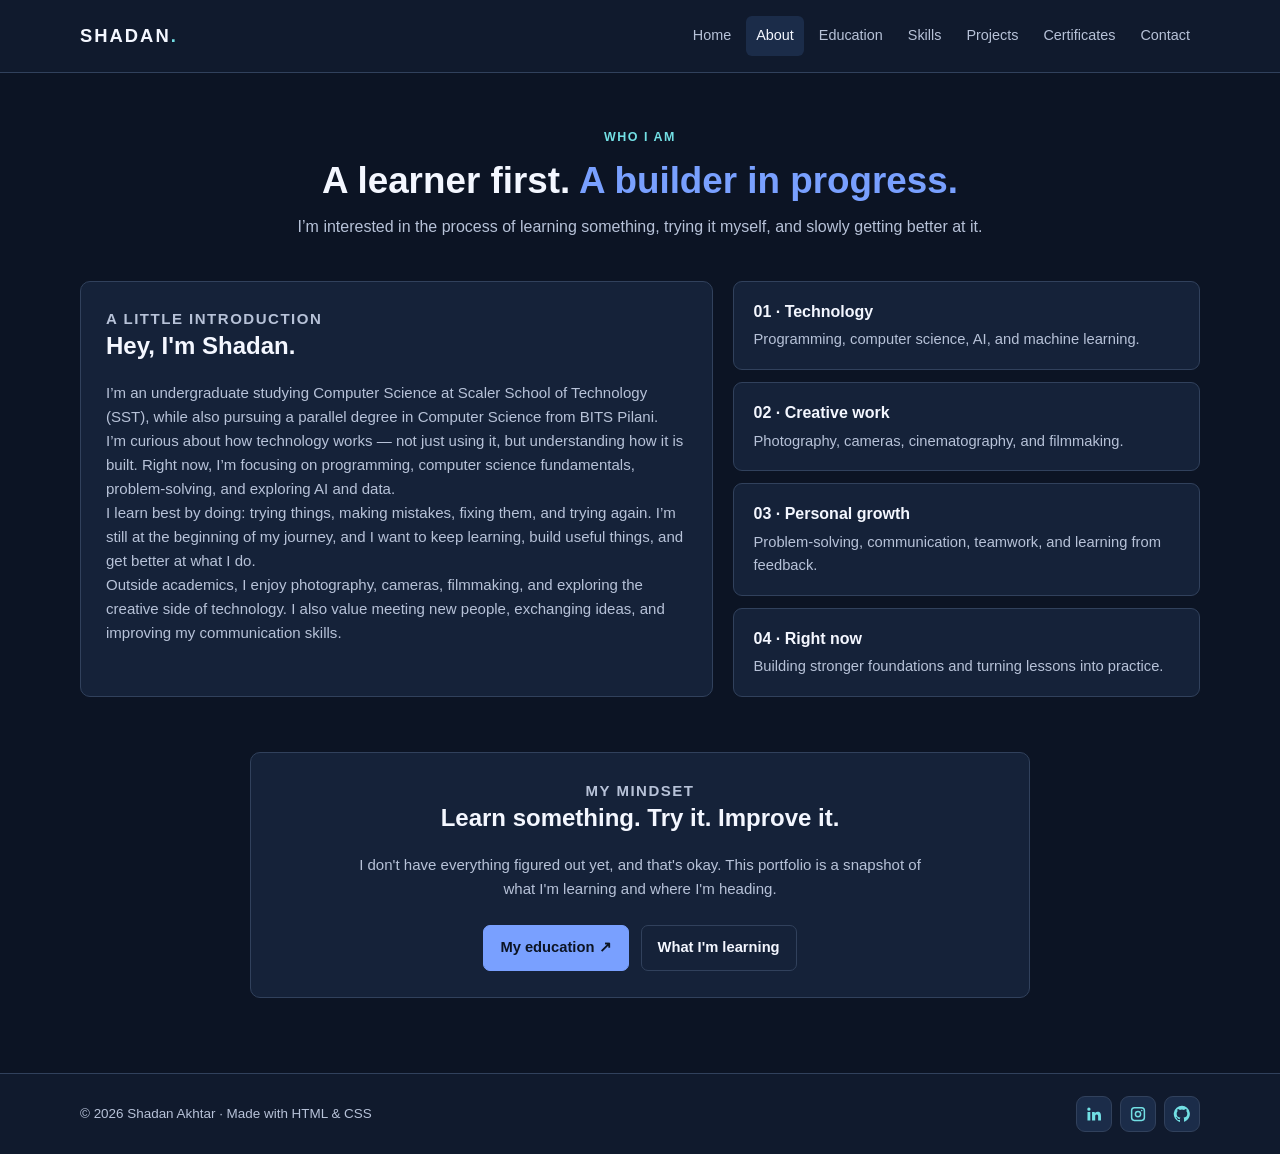
==== about.html @ 349d05a4 "Add files via upload" ====
<!DOCTYPE html>
<html lang="en">
<head>
    <meta charset="UTF-8">
    <meta name="viewport" content="width=device-width, initial-scale=1.0">
    <meta name="description" content="Learn more about Shadan Akhtar, his interests, and his approach to learning.">
    <title>About | Shadan Akhtar</title>
    <link rel="stylesheet" href="style.css">
</head>
<body>
    <header class="site-header">
        <div class="container navbar">
            <a class="brand" href="index.html">SHADAN<span>.</span></a>
            <nav class="nav-links" aria-label="Main navigation">
                <a href="index.html">Home</a>
                <a class="active" href="about.html">About</a>
                <a href="education.html">Education</a>
                <a href="skills.html">Skills</a>
                <a href="projects.html">Projects</a>
                <a href="certificates.html">Certificates</a>
                <a href="contact.html">Contact</a>
            </nav>
        </div>
    </header>
    <main>
        <section class="container page-heading">
            <p class="eyebrow">Who I am</p>
            <h1>A learner first. <span class="gradient-text">A builder in progress.</span></h1>
            <p>I’m interested in the process of learning something, trying it myself, and slowly getting better at it.</p>
        </section>
        <section class="container content-section about-layout">
            <article class="card about-copy">
                <p class="eyebrow">A little introduction</p>
                <h2>Hey, I'm Shadan.</h2>
                <p>I’m an undergraduate studying Computer Science at Scaler School of Technology (SST), while also pursuing a parallel degree in Computer Science from BITS Pilani.</p>
                <p>I’m curious about how technology works — not just using it, but understanding how it is built. Right now, I’m focusing on programming, computer science fundamentals, problem-solving, and exploring AI and data.</p>
                <p>I learn best by doing: trying things, making mistakes, fixing them, and trying again. I’m still at the beginning of my journey, and I want to keep learning, build useful things, and get better at what I do.</p>
                <p>Outside academics, I enjoy photography, cameras, filmmaking, and exploring the creative side of technology. I also value meeting new people, exchanging ideas, and improving my communication skills.</p>
            </article>
            <div class="interest-list">
                <div class="interest-item"><strong>01 · Technology</strong><span>Programming, computer science, AI, and machine learning.</span></div>
                <div class="interest-item"><strong>02 · Creative work</strong><span>Photography, cameras, cinematography, and filmmaking.</span></div>
                <div class="interest-item"><strong>03 · Personal growth</strong><span>Problem-solving, communication, teamwork, and learning from feedback.</span></div>
                <div class="interest-item"><strong>04 · Right now</strong><span>Building stronger foundations and turning lessons into practice.</span></div>
            </div>
        </section>
        <section class="container content-section">
            <div class="card contact-panel">
                <p class="eyebrow">My mindset</p>
                <h2>Learn something. Try it. Improve it.</h2>
                <p>I don't have everything figured out yet, and that's okay. This portfolio is a snapshot of what I'm learning and where I'm heading.</p>
                <div class="button-row centered-buttons"><a class="button" href="education.html">My education ↗</a><a class="button secondary" href="skills.html">What I'm learning</a></div>
            </div>
        </section>
    </main>
    <footer class="site-footer"><div class="container footer-inner"><p class="footer-copy">© 2026 Shadan Akhtar · Made with HTML & CSS</p><div class="footer-social">
        <a href="https://www.linkedin.com/in/shadan-akhtar-0b844024a" target="_blank" rel="noopener noreferrer" aria-label="LinkedIn"><span class="social-icon"><svg viewBox="0 0 24 24" aria-hidden="true"><path d="M5.2 3.4A2.2 2.2 0 1 1 5.2 7.8a2.2 2.2 0 0 1 0-4.4ZM3.3 9.4h3.8v11.3H3.3V9.4Zm6.1 0H13v1.5h.1c.5-.9 1.7-1.9 3.6-1.9 3.9 0 4.6 2.5 4.6 5.8v5.9h-3.8v-5.2c0-1.2 0-2.8-1.8-2.8s-2.1 1.3-2.1 2.7v5.3H9.4V9.4Z"/></svg></span></a>
        <a href="https://www.instagram.com/shadan_akhtar_/" target="_blank" rel="noopener noreferrer" aria-label="Instagram"><span class="social-icon"><svg viewBox="0 0 24 24" aria-hidden="true"><path d="M7.2 2.5h9.6a4.7 4.7 0 0 1 4.7 4.7v9.6a4.7 4.7 0 0 1-4.7 4.7H7.2a4.7 4.7 0 0 1-4.7-4.7V7.2a4.7 4.7 0 0 1 4.7-4.7Zm0 2a2.7 2.7 0 0 0-2.7 2.7v9.6a2.7 2.7 0 0 0 2.7 2.7h9.6a2.7 2.7 0 0 0 2.7-2.7V7.2a2.7 2.7 0 0 0-2.7-2.7H7.2Zm4.8 3a4.5 4.5 0 1 1 0 9 4.5 4.5 0 0 1 0-9Zm0 2a2.5 2.5 0 1 0 0 5 2.5 2.5 0 0 0 0-5Zm5-3.3a1.1 1.1 0 1 1 0 2.2 1.1 1.1 0 0 1 0-2.2Z"/></svg></span></a>
        <a href="https://github.com/ShadanAkhtar" target="_blank" rel="noopener noreferrer" aria-label="GitHub"><span class="social-icon"><svg viewBox="0 0 24 24" aria-hidden="true"><path d="M12 .9a11.1 11.1 0 0 0-3.5 21.6c.6.1.8-.3.8-.6v-2.1c-3.1.7-3.8-1.3-3.8-1.3-.5-1.3-1.3-1.7-1.3-1.7-1-.7.1-.7.1-.7 1.1.1 1.7 1.2 1.7 1.2 1 1.7 2.6 1.2 3.3.9.1-.7.4-1.2.7-1.5-2.5-.3-5.1-1.2-5.1-5.5 0-1.2.4-2.1 1.2-2.9-.1-.3-.5-1.5.1-2.9 0 0 1-.3 3 1.1a10.4 10.4 0 0 1 5.5 0c2-1.4 3-1.1 3-1.1.6 1.4.2 2.6.1 2.9.8.8 1.2 1.7 1.2 2.9 0 4.3-2.6 5.2-5.1 5.5.4.3.8 1 .8 2v3c0 .3.2.7.8.6A11.1 11.1 0 0 0 12 .9Z"/></svg></span></a>
    </div></div></footer>
</body>
</html>
---- style.css ----
/* Main styles for Shadan's portfolio */

:root {
    --background: #0c1424;
    --panel: #152239;
    --panel-light: #1b2c49;
    --text: #f4f7ff;
    --muted: #b7c2d8;
    --blue: #79a0ff;
    --cyan: #72dfe4;
    --border: #31415c;
}

* {
    box-sizing: border-box;
}

body {
    margin: 0;
    font-family: Arial, Helvetica, sans-serif;
    background: var(--background);
    color: var(--text);
    line-height: 1.6;
}

a {
    color: inherit;
    text-decoration: none;
}

img {
    max-width: 100%;
}

.container {
    width: 90%;
    max-width: 1120px;
    margin: 0 auto;
}

.site-header {
    position: sticky;
    top: 0;
    z-index: 5;
    background: #101a2d;
    border-bottom: 1px solid var(--border);
}

.navbar {
    min-height: 72px;
    display: flex;
    align-items: center;
    justify-content: space-between;
    gap: 22px;
}

.brand {
    font-size: 1.15rem;
    font-weight: bold;
    letter-spacing: 2px;
    white-space: nowrap;
}

.brand span {
    color: var(--cyan);
}

.nav-links {
    display: flex;
    align-items: center;
    justify-content: flex-end;
    flex-wrap: wrap;
    gap: 5px;
}

.nav-links a {
    padding: 8px 10px;
    border-radius: 6px;
    color: var(--muted);
    font-size: 0.9rem;
    transition: color 0.2s, background 0.2s;
}

.nav-links a:hover,
.nav-links a.active {
    color: var(--text);
    background: var(--panel-light);
}

main {
    min-height: calc(100vh - 150px);
}

h1, h2, h3, p {
    margin-top: 0;
}

h1 {
    margin-bottom: 18px;
    font-size: 3rem;
    line-height: 1.15;
}

h1 span,
.gradient-text {
    color: var(--blue);
}

h2 {
    line-height: 1.25;
}

.eyebrow {
    margin-bottom: 12px;
    color: var(--cyan);
    font-size: 0.78rem;
    font-weight: bold;
    letter-spacing: 1.5px;
    text-transform: uppercase;
}

.hero {
    padding: 62px 0 55px;
    display: grid;
    grid-template-columns: 1.2fr 0.8fr;
    align-items: center;
    gap: 55px;
}

.hero-copy > p:not(.eyebrow) {
    max-width: 620px;
    color: var(--muted);
    font-size: 1.05rem;
}

.button-row {
    display: flex;
    flex-wrap: wrap;
    gap: 12px;
    margin-top: 24px;
}

.centered-buttons {
    justify-content: center;
}

.button {
    display: inline-block;
    padding: 10px 16px;
    border: 1px solid var(--blue);
    border-radius: 7px;
    background: var(--blue);
    color: #0c1424;
    font-size: 0.92rem;
    font-weight: bold;
    transition: background 0.2s, border-color 0.2s;
}

.button:hover {
    background: #9bb7ff;
    border-color: #9bb7ff;
}

.button.secondary {
    background: transparent;
    color: var(--text);
    border-color: var(--border);
}

.button.secondary:hover {
    background: var(--panel-light);
}

.hero-photo-wrap {
    width: 100%;
    max-width: 340px;
    margin: 0 auto;
    text-align: center;
}

.hero-photo {
    display: block;
    width: 100%;
    height: 420px;
    object-fit: cover;
    object-position: center 30%;
    border: 3px solid var(--blue);
    border-radius: 16px;
}

.photo-note {
    display: inline-block;
    margin-top: 12px;
    padding: 7px 13px;
    border: 1px solid var(--border);
    border-radius: 6px;
    background: var(--panel);
    color: var(--muted);
    font-size: 0.85rem;
}

.quick-facts {
    display: grid;
    grid-template-columns: repeat(4, 1fr);
    gap: 14px;
    padding-bottom: 45px;
}

.fact-card,
.card,
.timeline-card,
.certificate-card,
.social-card,
.project-card {
    border: 1px solid var(--border);
    border-radius: 10px;
    background: var(--panel);
}

.fact-card {
    padding: 18px;
}

.fact-card:hover,
.card:hover,
.timeline-card:hover,
.certificate-card:hover,
.social-card:hover,
.project-card:hover {
    border-color: var(--blue);
}

.fact-label {
    display: block;
    margin-bottom: 5px;
    color: var(--cyan);
    font-size: 0.74rem;
    letter-spacing: 1px;
    text-transform: uppercase;
}

.fact-card strong {
    font-size: 0.98rem;
}

.section {
    padding: 20px 0 55px;
}

.section-heading {
    max-width: 650px;
    margin-bottom: 25px;
}

.section-heading h2,
.page-heading h1 {
    margin-bottom: 12px;
    font-size: 2.3rem;
}

.section-heading p,
.page-heading > p:not(.eyebrow) {
    color: var(--muted);
}

.card-grid,
.skill-grid {
    display: grid;
    grid-template-columns: repeat(3, 1fr);
    gap: 16px;
}

.card {
    padding: 22px;
    transition: border-color 0.2s;
}

.card-mark {
    display: inline-block;
    margin-bottom: 14px;
    padding: 5px 9px;
    border-radius: 5px;
    background: var(--panel-light);
    color: var(--cyan);
    font-weight: bold;
}

.card h3,
.timeline-card h3,
.certificate-card h3,
.social-card h3,
.project-card h3 {
    margin-bottom: 8px;
    font-size: 1.08rem;
}

.card p,
.timeline-card p,
.certificate-card p,
.social-card p,
.project-card p {
    margin-bottom: 0;
    color: var(--muted);
    font-size: 0.94rem;
}

.text-link {
    display: inline-block;
    margin-top: 15px;
    color: var(--cyan);
    font-size: 0.9rem;
    font-weight: bold;
}

.text-link:hover {
    text-decoration: underline;
}

.page-heading {
    max-width: 760px;
    margin: 0 auto;
    padding: 55px 0 25px;
    text-align: center;
}

.content-section {
    padding: 0 0 55px;
}

.about-layout {
    display: grid;
    grid-template-columns: 1.15fr 0.85fr;
    gap: 20px;
}

.about-copy {
    padding: 25px;
}

.about-copy p {
    color: var(--muted);
}

.about-copy p:last-child {
    margin-bottom: 0;
}

.interest-list {
    display: grid;
    gap: 12px;
}

.interest-item {
    padding: 17px 20px;
    border: 1px solid var(--border);
    border-radius: 9px;
    background: var(--panel);
}

.interest-item strong,
.interest-item span {
    display: block;
}

.interest-item strong {
    margin-bottom: 4px;
}

.interest-item span {
    color: var(--muted);
    font-size: 0.92rem;
}

.timeline {
    display: grid;
    gap: 14px;
    max-width: 850px;
    margin: 0 auto;
}

.timeline-card {
    display: grid;
    grid-template-columns: 75px 1fr;
    gap: 18px;
    padding: 22px;
}

.timeline-year {
    padding: 8px 4px;
    border-radius: 7px;
    background: var(--panel-light);
    color: var(--cyan);
    font-size: 0.82rem;
    font-weight: bold;
    text-align: center;
}

.timeline-card .date {
    margin-bottom: 8px;
    color: var(--cyan);
    font-size: 0.82rem;
}

.timeline-card ul,
.card ul {
    padding-left: 19px;
    color: var(--muted);
}

.timeline-card li,
.card li {
    margin-bottom: 5px;
}

.skill-tags {
    display: flex;
    flex-wrap: wrap;
    gap: 7px;
    margin-top: 15px;
}

.skill-tags span,
.small-tag {
    display: inline-block;
    padding: 5px 9px;
    border: 1px solid var(--border);
    border-radius: 5px;
    background: var(--panel-light);
    color: #e0eaff;
    font-size: 0.8rem;
}

.note-card {
    margin-top: 20px;
    padding: 18px 20px;
    border-left: 3px solid var(--cyan);
    border-radius: 0 8px 8px 0;
    background: var(--panel);
    color: var(--muted);
}

.certificate-grid,
.social-grid,
.project-grid {
    display: grid;
    grid-template-columns: repeat(2, 1fr);
    gap: 16px;
}

.certificate-card {
    display: flex;
    flex-direction: column;
    align-items: flex-start;
    padding: 22px;
}

.certificate-card .provider {
    margin-bottom: 10px;
    color: var(--cyan);
    font-size: 0.76rem;
    font-weight: bold;
    letter-spacing: 1px;
    text-transform: uppercase;
}

.certificate-card .text-link {
    margin-top: auto;
    padding-top: 15px;
}

.social-card {
    display: flex;
    align-items: center;
    gap: 15px;
    padding: 20px;
    transition: border-color 0.2s;
}

.social-icon {
    flex: 0 0 45px;
    width: 45px;
    height: 45px;
    padding: 10px;
    border: 1px solid var(--border);
    border-radius: 9px;
    background: var(--panel-light);
    color: var(--cyan);
    transition: color 0.2s, background 0.2s;
}

.social-card:hover .social-icon,
.footer-social a:hover .social-icon {
    background: var(--blue);
    color: #0c1424;
}

.social-icon svg {
    display: block;
    width: 100%;
    height: 100%;
    fill: currentColor;
}

.social-card h3 {
    margin-bottom: 3px;
}

.social-card p {
    font-size: 0.83rem;
    overflow-wrap: anywhere;
}

.contact-panel {
    max-width: 780px;
    margin: 0 auto 20px;
    padding: 26px;
    text-align: center;
}

.contact-panel p {
    max-width: 570px;
    margin: 0 auto;
    color: var(--muted);
}

.project-card {
    padding: 22px;
}

.project-number {
    display: inline-block;
    margin-bottom: 13px;
    padding: 5px 9px;
    border-radius: 5px;
    background: var(--panel-light);
    color: var(--cyan);
    font-size: 0.8rem;
    font-weight: bold;
}

.site-footer {
    border-top: 1px solid var(--border);
    background: #101a2d;
}

.footer-inner {
    display: flex;
    align-items: center;
    justify-content: space-between;
    gap: 20px;
    padding: 22px 0;
}

.footer-copy {
    margin: 0;
    color: var(--muted);
    font-size: 0.84rem;
}

.footer-social {
    display: flex;
    gap: 8px;
}

.footer-social a {
    display: inline-flex;
    align-items: center;
    justify-content: center;
}

.footer-social .social-icon {
    width: 36px;
    height: 36px;
    flex-basis: 36px;
    padding: 8px;
}

@media (max-width: 950px) {
    .navbar {
        padding: 13px 0;
        align-items: flex-start;
        flex-direction: column;
        gap: 8px;
    }

    .nav-links {
        justify-content: flex-start;
    }

    .hero {
        gap: 30px;
    }

    .quick-facts {
        grid-template-columns: repeat(2, 1fr);
    }

    .card-grid,
    .skill-grid {
        grid-template-columns: repeat(2, 1fr);
    }
}

@media (max-width: 650px) {
    h1 {
        font-size: 2.3rem;
    }

    .hero {
        grid-template-columns: 1fr;
        padding-top: 42px;
    }

    .hero-copy {
        text-align: center;
    }

    .hero-copy > p:not(.eyebrow) {
        margin-left: auto;
        margin-right: auto;
    }

    .button-row {
        justify-content: center;
    }

    .hero-photo-wrap {
        max-width: 290px;
    }

    .hero-photo {
        height: 360px;
    }

    .quick-facts,
    .card-grid,
    .skill-grid,
    .certificate-grid,
    .social-grid,
    .project-grid,
    .about-layout {
        grid-template-columns: 1fr;
    }

    .page-heading {
        padding-top: 42px;
    }

    .section-heading h2,
    .page-heading h1 {
        font-size: 2rem;
    }

    .timeline-card {
        grid-template-columns: 1fr;
        gap: 10px;
    }

    .timeline-year {
        width: fit-content;
        padding: 6px 11px;
    }

    .footer-inner {
        align-items: flex-start;
        flex-direction: column;
    }
}
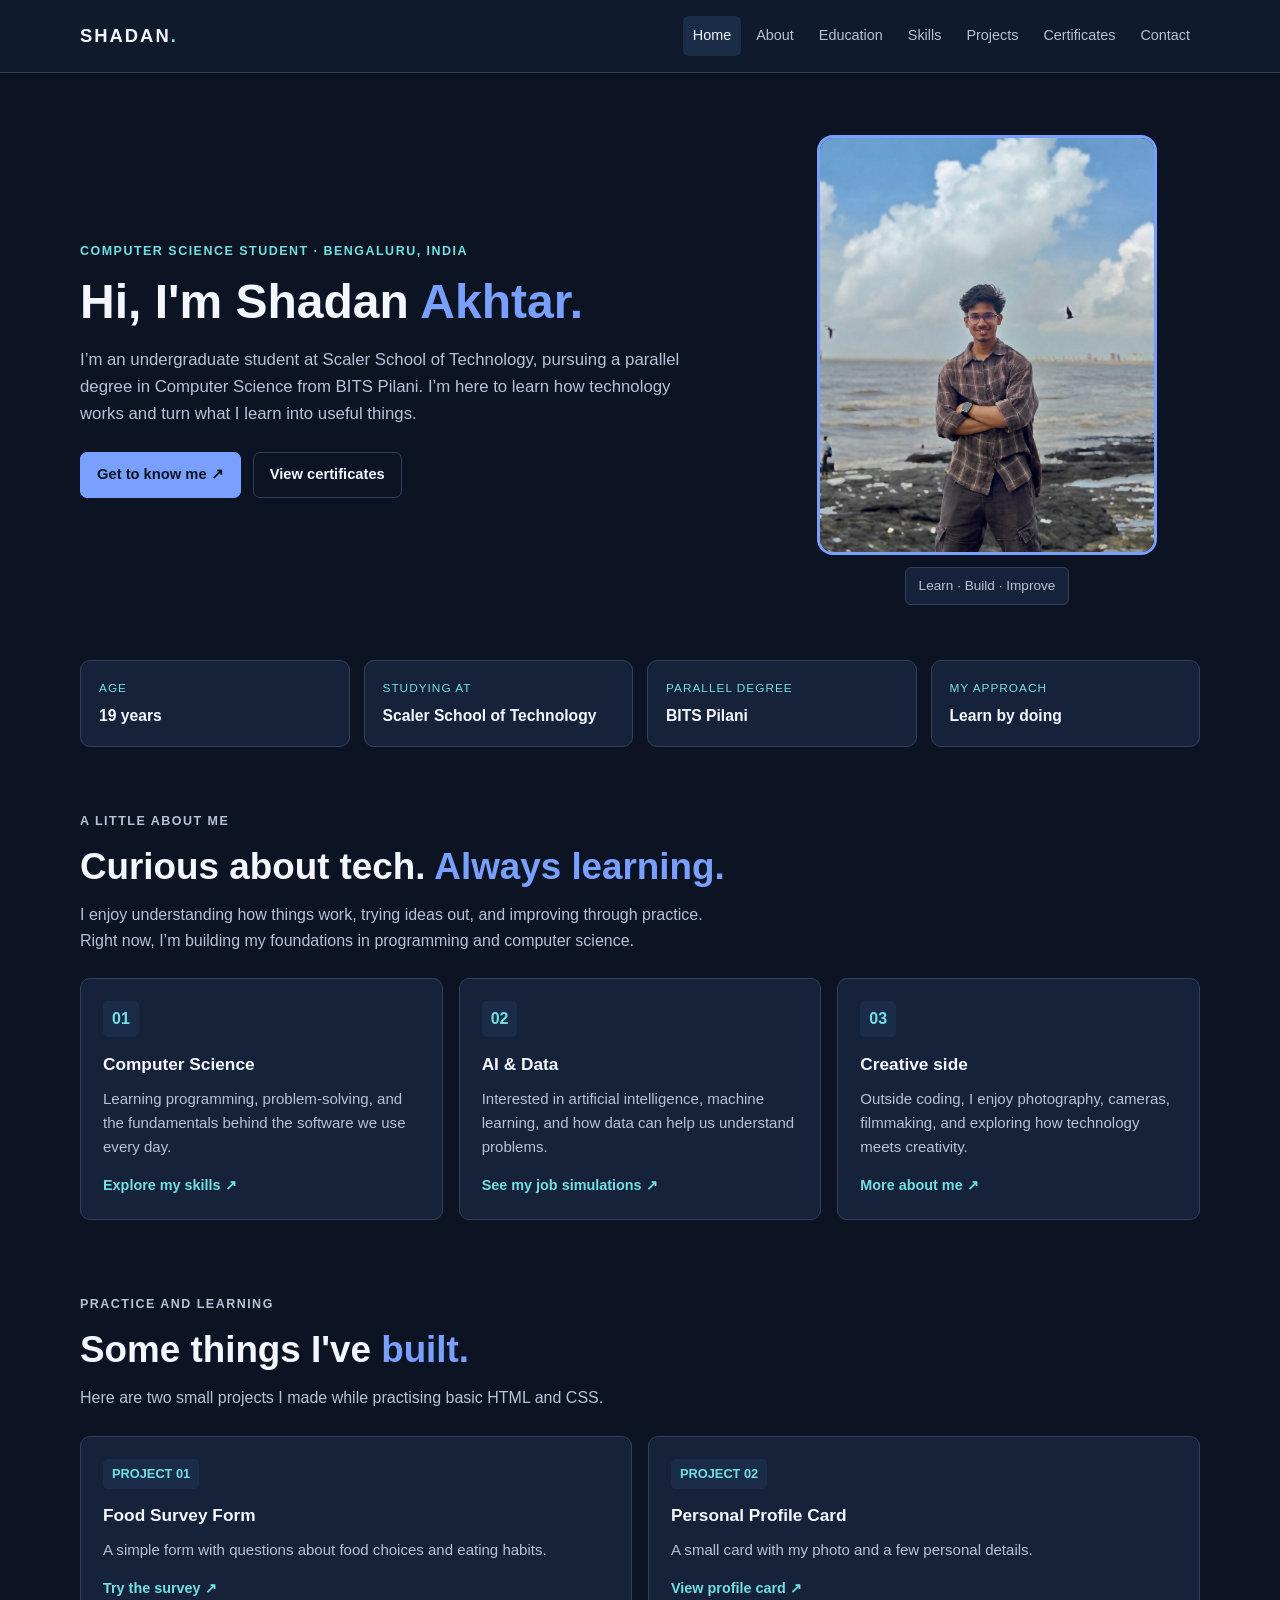
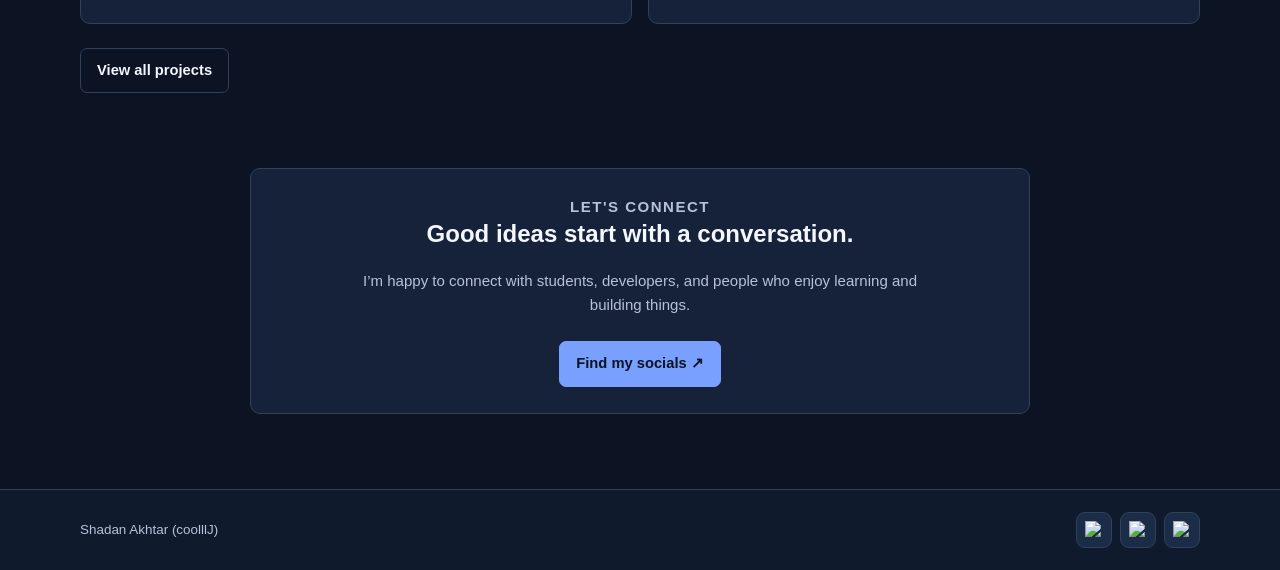
==== commit f0996a73: "Update about.html" ====
--- a/about.html
+++ b/about.html
@@ -3,8 +3,8 @@
 <head>
     <meta charset="UTF-8">
     <meta name="viewport" content="width=device-width, initial-scale=1.0">
-    <meta name="description" content="Learn more about Shadan Akhtar, his interests, and his approach to learning.">
-    <title>About | Shadan Akhtar</title>
+    <meta name="description" content="The personal portfolio of Shadan Akhtar, a Computer Science student at Scaler School of Technology and BITS Pilani.">
+    <title>Shadan Akhtar | Portfolio</title>
     <link rel="stylesheet" href="style.css">
 </head>
 <body>
@@ -12,8 +12,8 @@
         <div class="container navbar">
             <a class="brand" href="index.html">SHADAN<span>.</span></a>
             <nav class="nav-links" aria-label="Main navigation">
-                <a href="index.html">Home</a>
-                <a class="active" href="about.html">About</a>
+                <a class="active" href="index.html">Home</a>
+                <a href="about.html">About</a>
                 <a href="education.html">Education</a>
                 <a href="skills.html">Skills</a>
                 <a href="projects.html">Projects</a>
@@ -22,41 +22,124 @@
             </nav>
         </div>
     </header>
+
     <main>
-        <section class="container page-heading">
-            <p class="eyebrow">Who I am</p>
-            <h1>A learner first. <span class="gradient-text">A builder in progress.</span></h1>
-            <p>I’m interested in the process of learning something, trying it myself, and slowly getting better at it.</p>
-        </section>
-        <section class="container content-section about-layout">
-            <article class="card about-copy">
-                <p class="eyebrow">A little introduction</p>
-                <h2>Hey, I'm Shadan.</h2>
-                <p>I’m an undergraduate studying Computer Science at Scaler School of Technology (SST), while also pursuing a parallel degree in Computer Science from BITS Pilani.</p>
-                <p>I’m curious about how technology works — not just using it, but understanding how it is built. Right now, I’m focusing on programming, computer science fundamentals, problem-solving, and exploring AI and data.</p>
-                <p>I learn best by doing: trying things, making mistakes, fixing them, and trying again. I’m still at the beginning of my journey, and I want to keep learning, build useful things, and get better at what I do.</p>
-                <p>Outside academics, I enjoy photography, cameras, filmmaking, and exploring the creative side of technology. I also value meeting new people, exchanging ideas, and improving my communication skills.</p>
-            </article>
-            <div class="interest-list">
-                <div class="interest-item"><strong>01 · Technology</strong><span>Programming, computer science, AI, and machine learning.</span></div>
-                <div class="interest-item"><strong>02 · Creative work</strong><span>Photography, cameras, cinematography, and filmmaking.</span></div>
-                <div class="interest-item"><strong>03 · Personal growth</strong><span>Problem-solving, communication, teamwork, and learning from feedback.</span></div>
-                <div class="interest-item"><strong>04 · Right now</strong><span>Building stronger foundations and turning lessons into practice.</span></div>
+        <section class="container hero">
+            <div class="hero-copy">
+                <p class="eyebrow">Computer Science Student · Bengaluru, India</p>
+                <h1 id="myname">Hi, I'm Shadan <span>Akhtar.</span></h1>
+                <p>I’m an undergraduate student at Scaler School of Technology, pursuing a parallel degree in Computer Science from BITS Pilani. I’m here to learn how technology works and turn what I learn into useful things.</p>
+                <div class="button-row">
+                    <a class="button" href="about.html">Get to know me <span aria-hidden="true">↗</span></a>
+                    <a class="button secondary" href="certificates.html">View certificates</a>
+                </div>
+            </div>
+            <div class="hero-photo-wrap">
+                <img class="hero-photo" src="assets/shadan.jpg" alt="Shadan Akhtar standing by the sea">
+                <div class="photo-note">Learn · Build · Improve</div>
             </div>
         </section>
-        <section class="container content-section">
+
+        <section class="container quick-facts" aria-label="Quick facts">
+            <div class="fact-card">
+                <span class="fact-label">Age</span>
+                <strong>19 years</strong>
+            </div>
+            <div class="fact-card">
+                <span class="fact-label">Studying at</span>
+                <strong>Scaler School of Technology</strong>
+            </div>
+            <div class="fact-card">
+                <span class="fact-label">Parallel degree</span>
+                <strong>BITS Pilani</strong>
+            </div>
+            <div class="fact-card">
+                <span class="fact-label">My approach</span>
+                <strong>Learn by doing</strong>
+            </div>
+        </section>
+
+        <section class="container section">
+            <div class="section-heading">
+                <p class="eyebrow">A little about me</p>
+                <h2>Curious about tech. <span class="gradient-text">Always learning.</span></h2>
+                <p>I enjoy understanding how things work, trying ideas out, and improving through practice. Right now, I’m building my foundations in programming and computer science.</p>
+            </div>
+            <div class="card-grid">
+                <article class="card">
+                    <span class="card-mark">01</span>
+                    <h3>Computer Science</h3>
+                    <p>Learning programming, problem-solving, and the fundamentals behind the software we use every day.</p>
+                    <a class="text-link" href="skills.html">Explore my skills ↗</a>
+                </article>
+                <article class="card">
+                    <span class="card-mark">02</span>
+                    <h3>AI & Data</h3>
+                    <p>Interested in artificial intelligence, machine learning, and how data can help us understand problems.</p>
+                    <a class="text-link" href="certificates.html">See my job simulations ↗</a>
+                </article>
+                <article class="card">
+                    <span class="card-mark">03</span>
+                    <h3>Creative side</h3>
+                    <p>Outside coding, I enjoy photography, cameras, filmmaking, and exploring how technology meets creativity.</p>
+                    <a class="text-link" href="about.html">More about me ↗</a>
+                </article>
+            </div>
+        </section>
+
+
+        <section class="container section">
+            <div class="section-heading">
+                <p class="eyebrow">Practice and learning</p>
+                <h2>Some things I've <span class="gradient-text">built.</span></h2>
+                <p>Here are two small projects I made while practising basic HTML and CSS.</p>
+            </div>
+            <div class="project-grid">
+                <article class="project-card">
+                    <span class="project-number">PROJECT 01</span>
+                    <h3>Food Survey Form</h3>
+                    <p>A simple form with questions about food choices and eating habits.</p>
+                    <a class="text-link" href="projects/food-survey.html">Try the survey ↗</a>
+                </article>
+                <article class="project-card">
+                    <span class="project-number">PROJECT 02</span>
+                    <h3>Personal Profile Card</h3>
+                    <p>A small card with my photo and a few personal details.</p>
+                    <a class="text-link" href="projects/profile-card.html">View profile card ↗</a>
+                </article>
+            </div>
+            <div class="button-row">
+                <a class="button secondary" href="projects.html">View all projects</a>
+            </div>
+        </section>
+
+        <section class="container section">
             <div class="card contact-panel">
-                <p class="eyebrow">My mindset</p>
-                <h2>Learn something. Try it. Improve it.</h2>
-                <p>I don't have everything figured out yet, and that's okay. This portfolio is a snapshot of what I'm learning and where I'm heading.</p>
-                <div class="button-row centered-buttons"><a class="button" href="education.html">My education ↗</a><a class="button secondary" href="skills.html">What I'm learning</a></div>
+                <p class="eyebrow">Let's connect</p>
+                <h2>Good ideas start with a conversation.</h2>
+                <p>I’m happy to connect with students, developers, and people who enjoy learning and building things.</p>
+                <div class="button-row centered-buttons">
+                    <a class="button" href="contact.html">Find my socials ↗</a>
+                </div>
             </div>
         </section>
     </main>
-    <footer class="site-footer"><div class="container footer-inner"><p class="footer-copy">© 2026 Shadan Akhtar · Made with HTML & CSS</p><div class="footer-social">
-        <a href="https://www.linkedin.com/in/shadan-akhtar-0b844024a" target="_blank" rel="noopener noreferrer" aria-label="LinkedIn"><span class="social-icon"><svg viewBox="0 0 24 24" aria-hidden="true"><path d="M5.2 3.4A2.2 2.2 0 1 1 5.2 7.8a2.2 2.2 0 0 1 0-4.4ZM3.3 9.4h3.8v11.3H3.3V9.4Zm6.1 0H13v1.5h.1c.5-.9 1.7-1.9 3.6-1.9 3.9 0 4.6 2.5 4.6 5.8v5.9h-3.8v-5.2c0-1.2 0-2.8-1.8-2.8s-2.1 1.3-2.1 2.7v5.3H9.4V9.4Z"/></svg></span></a>
-        <a href="https://www.instagram.com/shadan_akhtar_/" target="_blank" rel="noopener noreferrer" aria-label="Instagram"><span class="social-icon"><svg viewBox="0 0 24 24" aria-hidden="true"><path d="M7.2 2.5h9.6a4.7 4.7 0 0 1 4.7 4.7v9.6a4.7 4.7 0 0 1-4.7 4.7H7.2a4.7 4.7 0 0 1-4.7-4.7V7.2a4.7 4.7 0 0 1 4.7-4.7Zm0 2a2.7 2.7 0 0 0-2.7 2.7v9.6a2.7 2.7 0 0 0 2.7 2.7h9.6a2.7 2.7 0 0 0 2.7-2.7V7.2a2.7 2.7 0 0 0-2.7-2.7H7.2Zm4.8 3a4.5 4.5 0 1 1 0 9 4.5 4.5 0 0 1 0-9Zm0 2a2.5 2.5 0 1 0 0 5 2.5 2.5 0 0 0 0-5Zm5-3.3a1.1 1.1 0 1 1 0 2.2 1.1 1.1 0 0 1 0-2.2Z"/></svg></span></a>
-        <a href="https://github.com/ShadanAkhtar" target="_blank" rel="noopener noreferrer" aria-label="GitHub"><span class="social-icon"><svg viewBox="0 0 24 24" aria-hidden="true"><path d="M12 .9a11.1 11.1 0 0 0-3.5 21.6c.6.1.8-.3.8-.6v-2.1c-3.1.7-3.8-1.3-3.8-1.3-.5-1.3-1.3-1.7-1.3-1.7-1-.7.1-.7.1-.7 1.1.1 1.7 1.2 1.7 1.2 1 1.7 2.6 1.2 3.3.9.1-.7.4-1.2.7-1.5-2.5-.3-5.1-1.2-5.1-5.5 0-1.2.4-2.1 1.2-2.9-.1-.3-.5-1.5.1-2.9 0 0 1-.3 3 1.1a10.4 10.4 0 0 1 5.5 0c2-1.4 3-1.1 3-1.1.6 1.4.2 2.6.1 2.9.8.8 1.2 1.7 1.2 2.9 0 4.3-2.6 5.2-5.1 5.5.4.3.8 1 .8 2v3c0 .3.2.7.8.6A11.1 11.1 0 0 0 12 .9Z"/></svg></span></a>
-    </div></div></footer>
+
+    <footer class="site-footer">
+        <div class="container footer-inner">
+            <p class="footer-copy">Shadan Akhtar (coolllJ) </p>
+            <div class="footer-social">
+                <a href="https://www.linkedin.com/in/shadan-akhtar-0b844024a" aria-label="LinkedIn">
+                    <img class="social-icon" src="https://logodix.com/logo/558756.png" alt="LinkedIn logo">
+                </a>
+                <a href="https://www.instagram.com/shadan_akhtar_/" aria-label="Instagram">
+                    <img class="social-icon" src="https://www.pngmart.com/files/23/Instagram-Logo-Black-And-White-PNG-Pic.png" alt="Instagram logo">
+                </a>
+                <a href="https://github.com/ShadanAkhtar" aria-label="GitHub">
+                    <img class="social-icon" src="https://pngimg.com/uploads/github/github_PNG40.png" alt="GitHub logo">
+                </a>
+            </div>
+        </div>
+    </footer>
 </body>
 </html>
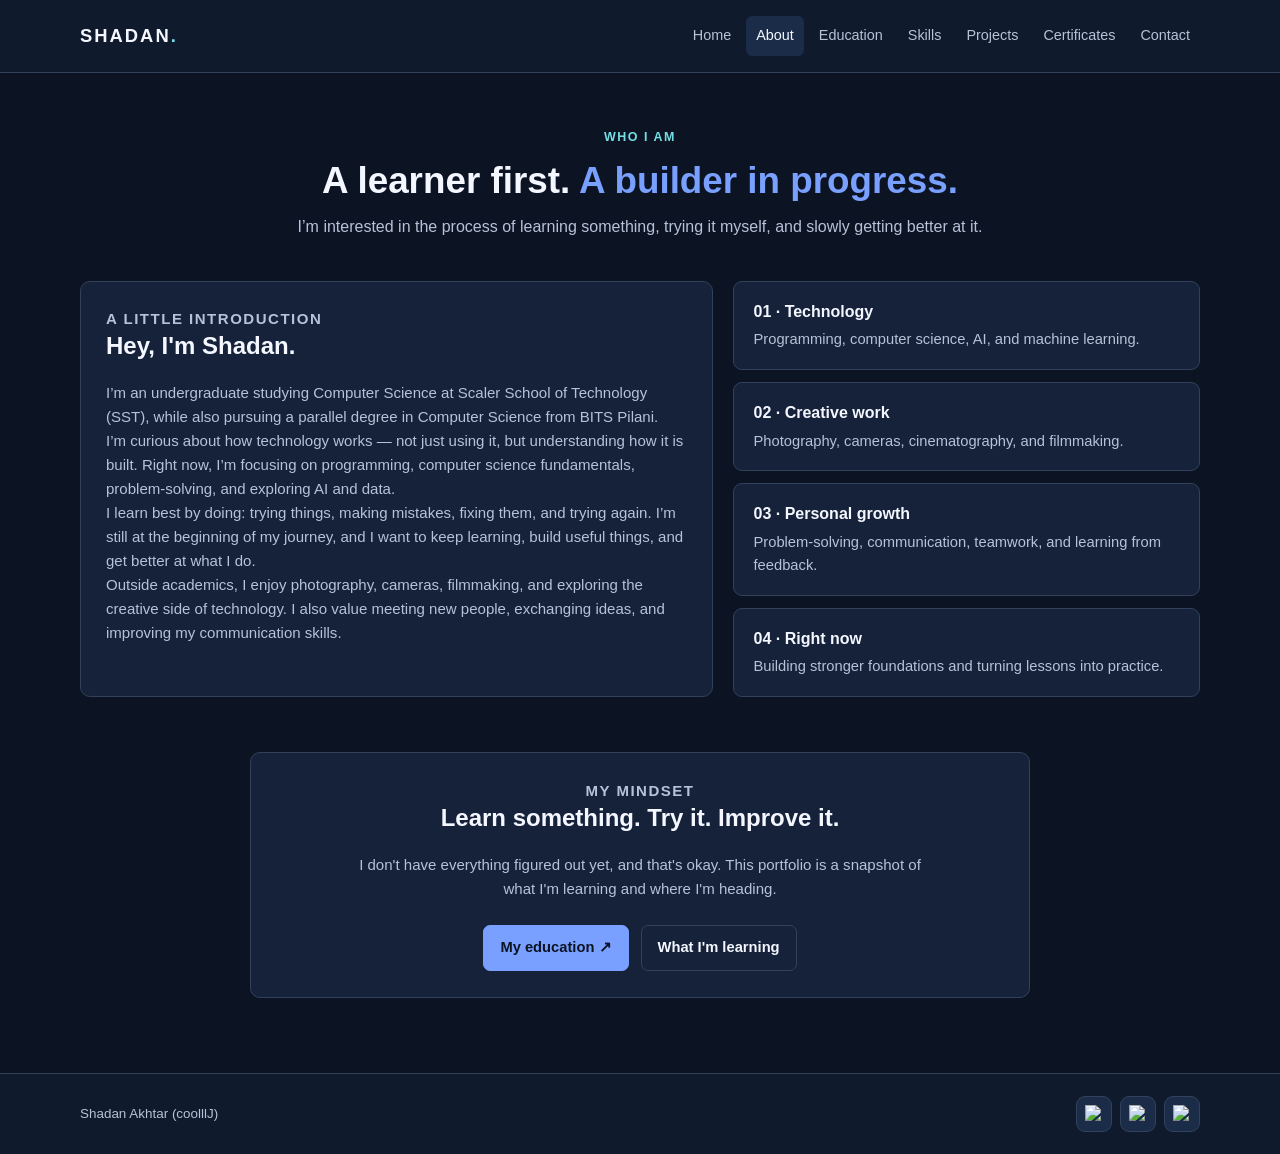
==== commit 2dd1e6cb: "Update about.html" ====
--- a/about.html
+++ b/about.html
@@ -3,8 +3,8 @@
 <head>
     <meta charset="UTF-8">
     <meta name="viewport" content="width=device-width, initial-scale=1.0">
-    <meta name="description" content="The personal portfolio of Shadan Akhtar, a Computer Science student at Scaler School of Technology and BITS Pilani.">
-    <title>Shadan Akhtar | Portfolio</title>
+    <meta name="description" content="Learn more about Shadan Akhtar, his interests, and his approach to learning.">
+    <title>About | Shadan Akhtar</title>
     <link rel="stylesheet" href="style.css">
 </head>
 <body>
@@ -12,8 +12,8 @@
         <div class="container navbar">
             <a class="brand" href="index.html">SHADAN<span>.</span></a>
             <nav class="nav-links" aria-label="Main navigation">
-                <a class="active" href="index.html">Home</a>
-                <a href="about.html">About</a>
+                <a href="index.html">Home</a>
+                <a class="active" href="about.html">About</a>
                 <a href="education.html">Education</a>
                 <a href="skills.html">Skills</a>
                 <a href="projects.html">Projects</a>
@@ -22,124 +22,41 @@
             </nav>
         </div>
     </header>
-
     <main>
-        <section class="container hero">
-            <div class="hero-copy">
-                <p class="eyebrow">Computer Science Student · Bengaluru, India</p>
-                <h1 id="myname">Hi, I'm Shadan <span>Akhtar.</span></h1>
-                <p>I’m an undergraduate student at Scaler School of Technology, pursuing a parallel degree in Computer Science from BITS Pilani. I’m here to learn how technology works and turn what I learn into useful things.</p>
-                <div class="button-row">
-                    <a class="button" href="about.html">Get to know me <span aria-hidden="true">↗</span></a>
-                    <a class="button secondary" href="certificates.html">View certificates</a>
-                </div>
-            </div>
-            <div class="hero-photo-wrap">
-                <img class="hero-photo" src="assets/shadan.jpg" alt="Shadan Akhtar standing by the sea">
-                <div class="photo-note">Learn · Build · Improve</div>
+        <section class="container page-heading">
+            <p class="eyebrow">Who I am</p>
+            <h1>A learner first. <span class="gradient-text">A builder in progress.</span></h1>
+            <p>I’m interested in the process of learning something, trying it myself, and slowly getting better at it.</p>
+        </section>
+        <section class="container content-section about-layout">
+            <article class="card about-copy">
+                <p class="eyebrow">A little introduction</p>
+                <h2>Hey, I'm Shadan.</h2>
+                <p>I’m an undergraduate studying Computer Science at Scaler School of Technology (SST), while also pursuing a parallel degree in Computer Science from BITS Pilani.</p>
+                <p>I’m curious about how technology works — not just using it, but understanding how it is built. Right now, I’m focusing on programming, computer science fundamentals, problem-solving, and exploring AI and data.</p>
+                <p>I learn best by doing: trying things, making mistakes, fixing them, and trying again. I’m still at the beginning of my journey, and I want to keep learning, build useful things, and get better at what I do.</p>
+                <p>Outside academics, I enjoy photography, cameras, filmmaking, and exploring the creative side of technology. I also value meeting new people, exchanging ideas, and improving my communication skills.</p>
+            </article>
+            <div class="interest-list">
+                <div class="interest-item"><strong>01 · Technology</strong><span>Programming, computer science, AI, and machine learning.</span></div>
+                <div class="interest-item"><strong>02 · Creative work</strong><span>Photography, cameras, cinematography, and filmmaking.</span></div>
+                <div class="interest-item"><strong>03 · Personal growth</strong><span>Problem-solving, communication, teamwork, and learning from feedback.</span></div>
+                <div class="interest-item"><strong>04 · Right now</strong><span>Building stronger foundations and turning lessons into practice.</span></div>
             </div>
         </section>
-
-        <section class="container quick-facts" aria-label="Quick facts">
-            <div class="fact-card">
-                <span class="fact-label">Age</span>
-                <strong>19 years</strong>
-            </div>
-            <div class="fact-card">
-                <span class="fact-label">Studying at</span>
-                <strong>Scaler School of Technology</strong>
-            </div>
-            <div class="fact-card">
-                <span class="fact-label">Parallel degree</span>
-                <strong>BITS Pilani</strong>
-            </div>
-            <div class="fact-card">
-                <span class="fact-label">My approach</span>
-                <strong>Learn by doing</strong>
-            </div>
-        </section>
-
-        <section class="container section">
-            <div class="section-heading">
-                <p class="eyebrow">A little about me</p>
-                <h2>Curious about tech. <span class="gradient-text">Always learning.</span></h2>
-                <p>I enjoy understanding how things work, trying ideas out, and improving through practice. Right now, I’m building my foundations in programming and computer science.</p>
-            </div>
-            <div class="card-grid">
-                <article class="card">
-                    <span class="card-mark">01</span>
-                    <h3>Computer Science</h3>
-                    <p>Learning programming, problem-solving, and the fundamentals behind the software we use every day.</p>
-                    <a class="text-link" href="skills.html">Explore my skills ↗</a>
-                </article>
-                <article class="card">
-                    <span class="card-mark">02</span>
-                    <h3>AI & Data</h3>
-                    <p>Interested in artificial intelligence, machine learning, and how data can help us understand problems.</p>
-                    <a class="text-link" href="certificates.html">See my job simulations ↗</a>
-                </article>
-                <article class="card">
-                    <span class="card-mark">03</span>
-                    <h3>Creative side</h3>
-                    <p>Outside coding, I enjoy photography, cameras, filmmaking, and exploring how technology meets creativity.</p>
-                    <a class="text-link" href="about.html">More about me ↗</a>
-                </article>
-            </div>
-        </section>
-
-
-        <section class="container section">
-            <div class="section-heading">
-                <p class="eyebrow">Practice and learning</p>
-                <h2>Some things I've <span class="gradient-text">built.</span></h2>
-                <p>Here are two small projects I made while practising basic HTML and CSS.</p>
-            </div>
-            <div class="project-grid">
-                <article class="project-card">
-                    <span class="project-number">PROJECT 01</span>
-                    <h3>Food Survey Form</h3>
-                    <p>A simple form with questions about food choices and eating habits.</p>
-                    <a class="text-link" href="projects/food-survey.html">Try the survey ↗</a>
-                </article>
-                <article class="project-card">
-                    <span class="project-number">PROJECT 02</span>
-                    <h3>Personal Profile Card</h3>
-                    <p>A small card with my photo and a few personal details.</p>
-                    <a class="text-link" href="projects/profile-card.html">View profile card ↗</a>
-                </article>
-            </div>
-            <div class="button-row">
-                <a class="button secondary" href="projects.html">View all projects</a>
-            </div>
-        </section>
-
-        <section class="container section">
+        <section class="container content-section">
             <div class="card contact-panel">
-                <p class="eyebrow">Let's connect</p>
-                <h2>Good ideas start with a conversation.</h2>
-                <p>I’m happy to connect with students, developers, and people who enjoy learning and building things.</p>
-                <div class="button-row centered-buttons">
-                    <a class="button" href="contact.html">Find my socials ↗</a>
-                </div>
+                <p class="eyebrow">My mindset</p>
+                <h2>Learn something. Try it. Improve it.</h2>
+                <p>I don't have everything figured out yet, and that's okay. This portfolio is a snapshot of what I'm learning and where I'm heading.</p>
+                <div class="button-row centered-buttons"><a class="button" href="education.html">My education ↗</a><a class="button secondary" href="skills.html">What I'm learning</a></div>
             </div>
         </section>
     </main>
-
-    <footer class="site-footer">
-        <div class="container footer-inner">
-            <p class="footer-copy">Shadan Akhtar (coolllJ) </p>
-            <div class="footer-social">
-                <a href="https://www.linkedin.com/in/shadan-akhtar-0b844024a" aria-label="LinkedIn">
-                    <img class="social-icon" src="https://logodix.com/logo/558756.png" alt="LinkedIn logo">
-                </a>
-                <a href="https://www.instagram.com/shadan_akhtar_/" aria-label="Instagram">
-                    <img class="social-icon" src="https://www.pngmart.com/files/23/Instagram-Logo-Black-And-White-PNG-Pic.png" alt="Instagram logo">
-                </a>
-                <a href="https://github.com/ShadanAkhtar" aria-label="GitHub">
-                    <img class="social-icon" src="https://pngimg.com/uploads/github/github_PNG40.png" alt="GitHub logo">
-                </a>
-            </div>
-        </div>
-    </footer>
+    <footer class="site-footer"><div class="container footer-inner"><p class="footer-copy">Shadan Akhtar (coolllJ)</p><div class="footer-social">
+        <a href="https://www.linkedin.com/in/shadan-akhtar-0b844024a" aria-label="LinkedIn"><img class="social-icon" src="https://logodix.com/logo/558756.png" alt="LinkedIn logo"></a>
+        <a href="https://www.instagram.com/shadan_akhtar_/" aria-label="Instagram"><img class="social-icon" src="https://www.pngmart.com/files/23/Instagram-Logo-Black-And-White-PNG-Pic.png" alt="Instagram logo"></a>
+        <a href="https://github.com/ShadanAkhtar" aria-label="GitHub"><img class="social-icon" src="https://pngimg.com/uploads/github/github_PNG40.png" alt="GitHub logo"></a>
+    </div></div></footer>
 </body>
 </html>
